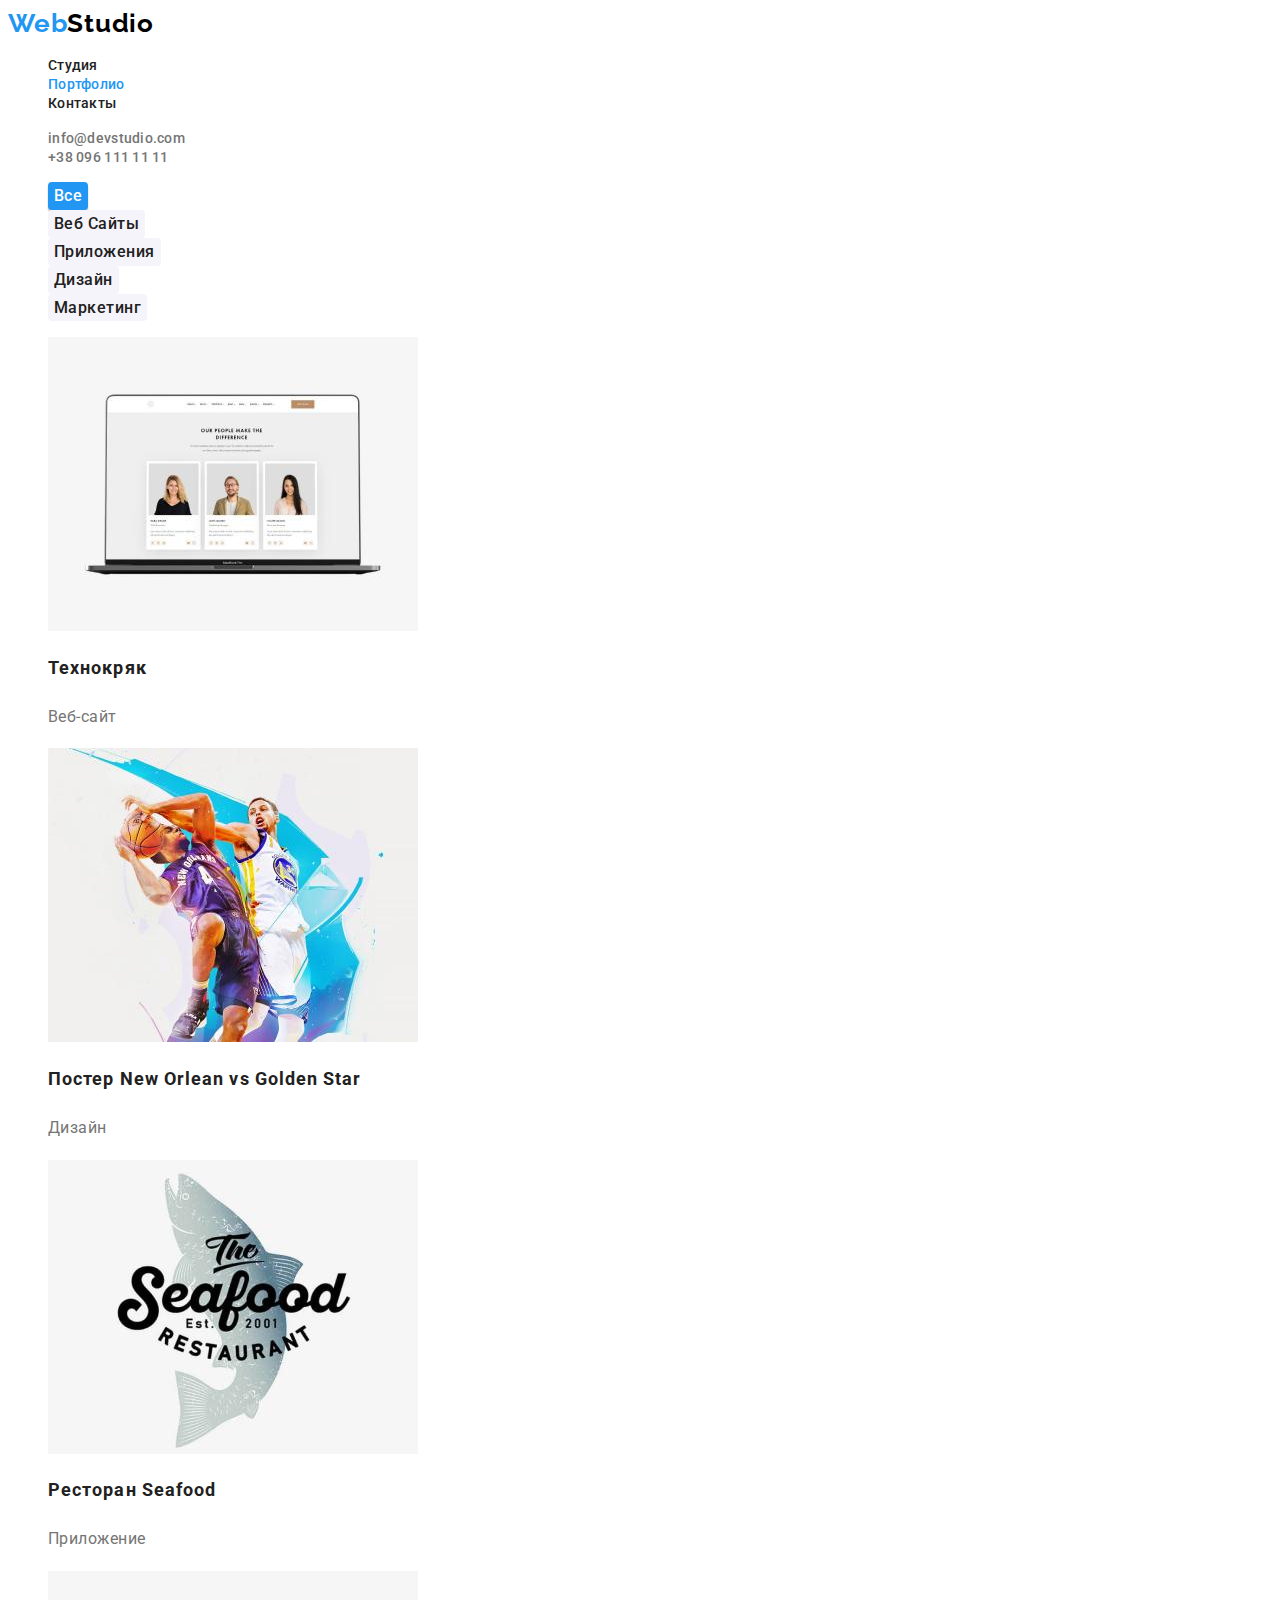
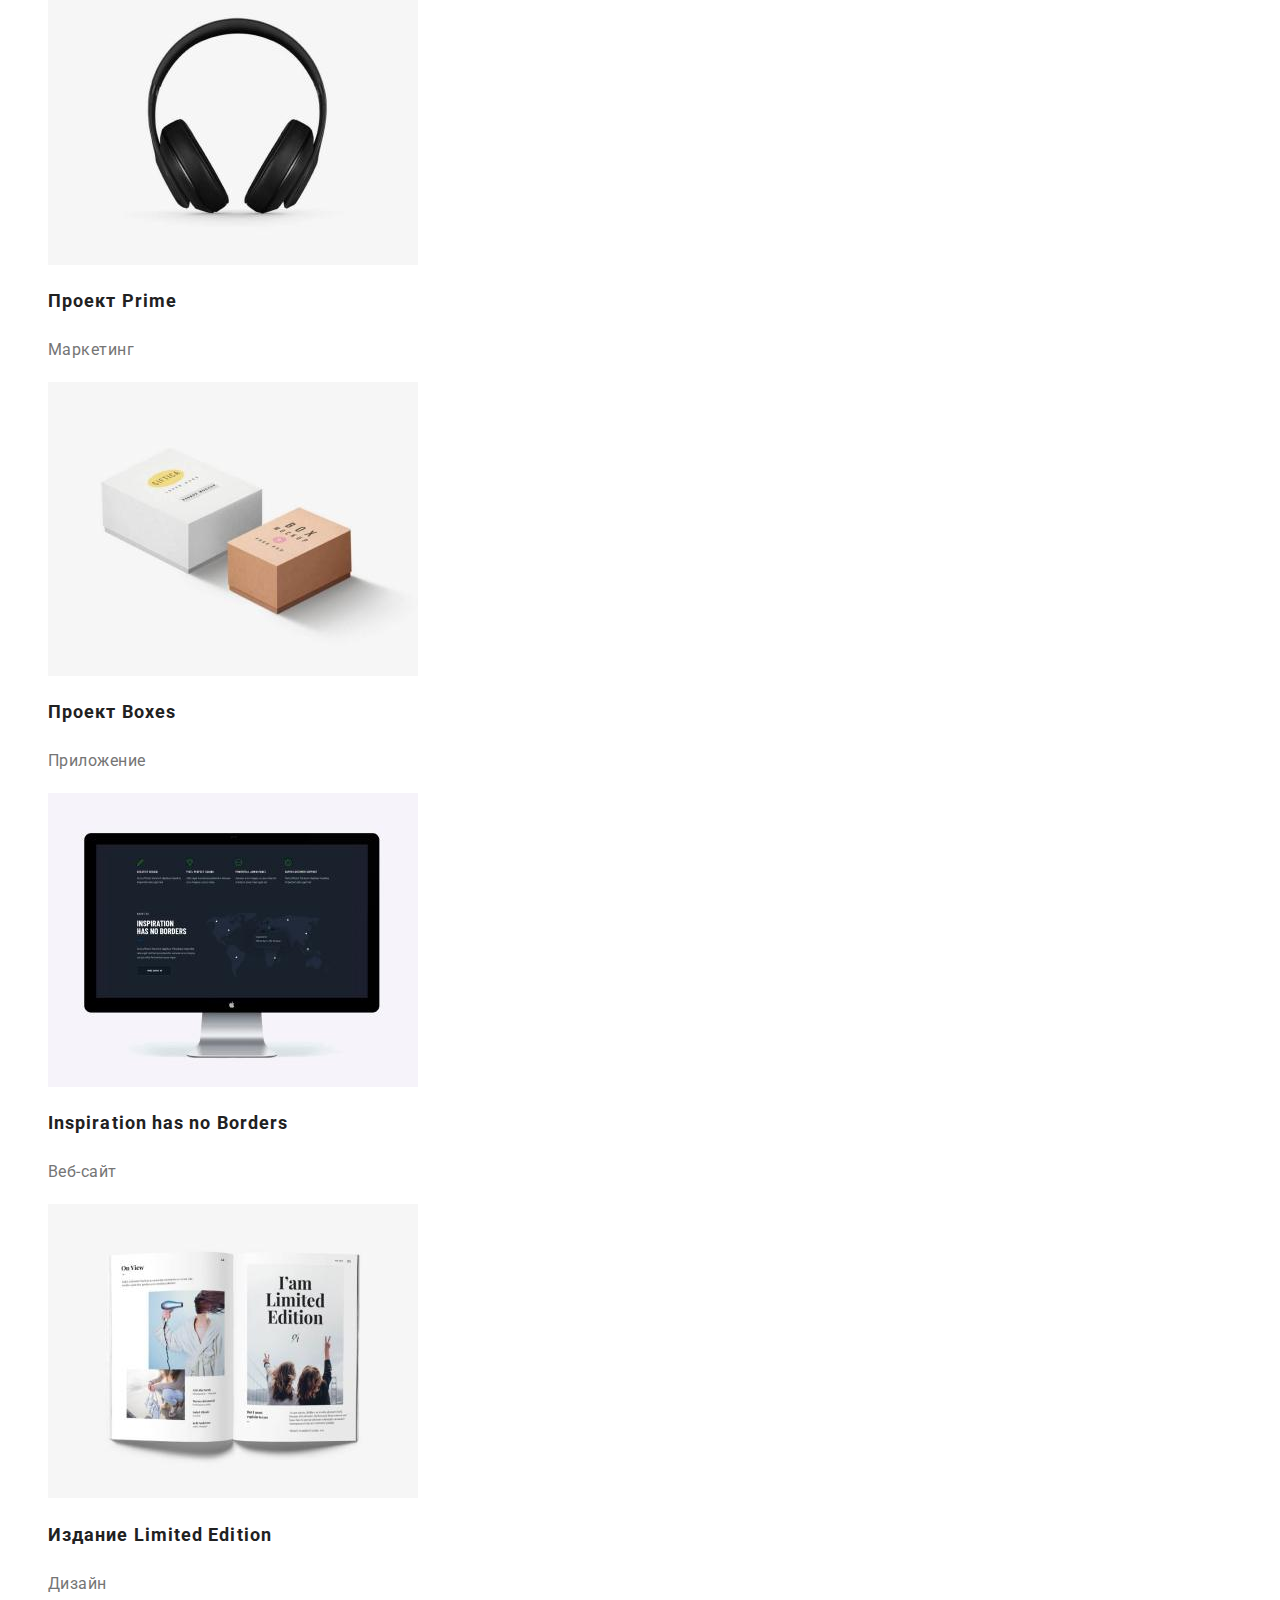
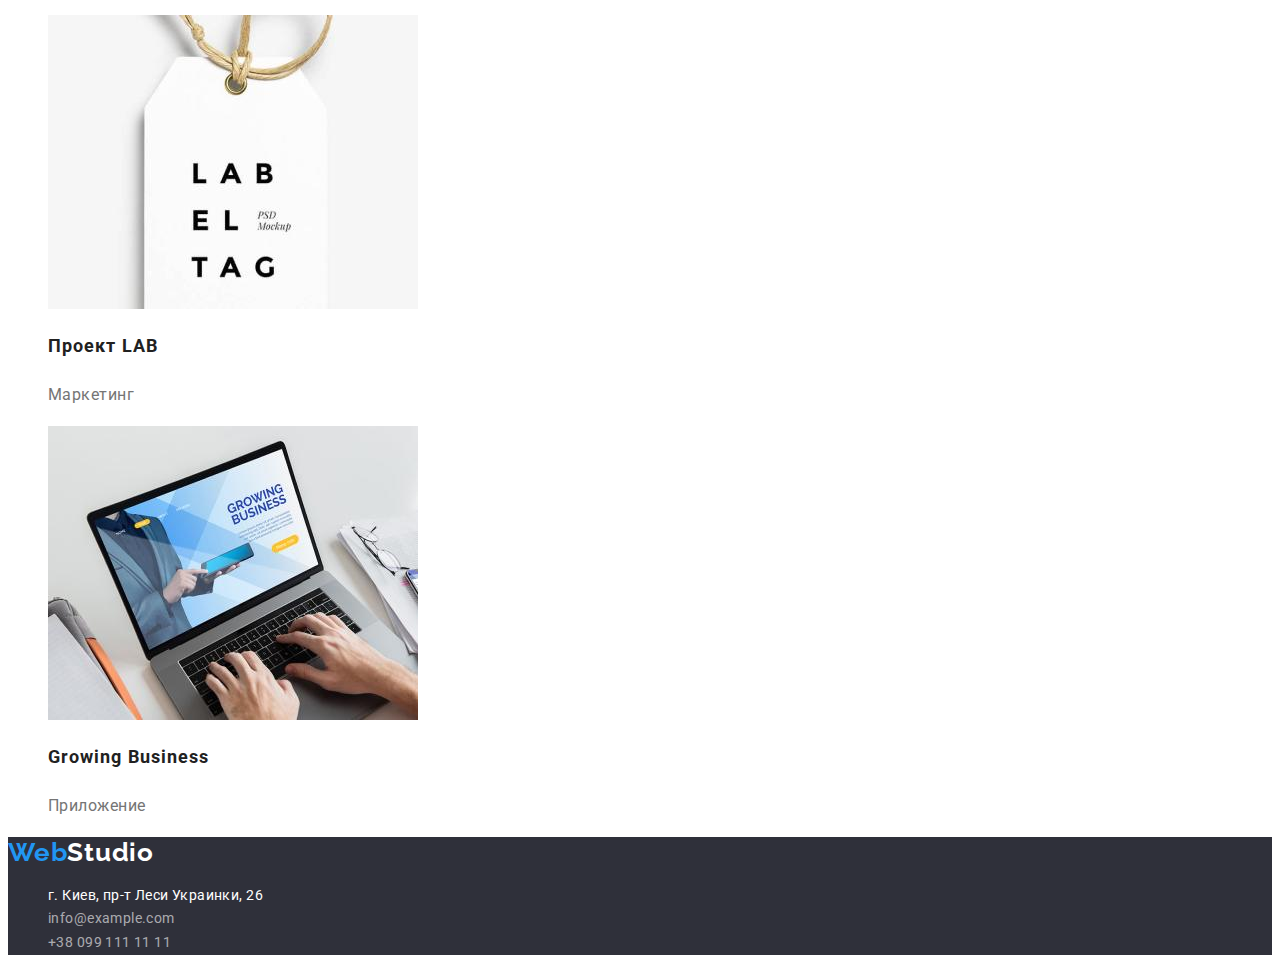
==== portfolio.html @ d94b625d "hw-03" ====
<!DOCTYPE html>
<html lang="ru">
  <head>
    <meta charset="UTF-8" />
    <meta http-equiv="X-UA-Compatible" content="IE=edge" />
    <meta name="viewport" content="width=device-width, initial-scale=1.0" />
    <title>WebStudio</title>
    <link rel="stylesheet" href="./css/style.css" />
    <link rel="preconnect" href="https://fonts.googleapis.com" />
    <link rel="preconnect" href="https://fonts.gstatic.com" crossorigin />
    <link
      href="https://fonts.googleapis.com/css2?family=Raleway:wght@700&family=Roboto:wght@400;500;700&display=swap"
      rel="stylesheet"
    />
  </head>

  <body>
    <header>
      <nav>
        <a class="nav-logo link" href="./index.html"
          >Web<span class="nav-logo-header">Studio</span></a
        >
        <ul class="navigation">
          <li><a class="link" href="./index.html">Студия</a></li>
          <li><a class="link current" href="./portfolio.html">Портфолио</a></li>
          <li><a class="link" href="">Контакты</a></li>
        </ul>
      </nav>
      <ul class="contacts">
        <li><a class="link" href="mailto:info@devstudio.com">info@devstudio.com</a></li>
        <li><a class="link" href="tel:+380961111111">+38 096 111 11 11</a></li>
      </ul>
    </header>

    <main>
      <section class="menu">
        <h1 class="section-title visually-hidden">Portfolio</h1>
        <ul>
          <li><button type="button" class="menu-btn current">Все</button></li>
          <li><button type="button" class="menu-btn">Веб Сайты</button></li>
          <li><button type="button" class="menu-btn">Приложения</button></li>
          <li><button type="button" class="menu-btn">Дизайн</button></li>
          <li><button type="button" class="menu-btn">Маркетинг</button></li>
        </ul>

        <ul class="portfolio-works">
          <li>
            <a href="">
              <img src="./images/technokryak.jpg" alt="Технокряк" width="370" />
              <h2 class="portfolio-title">Технокряк</h2>
              <p class="portfolio-text">Веб-сайт</p>
            </a>
          </li>
          <li>
            <a href="">
              <img
                src="./images/neworlean.jpg"
                alt="Постер New Orlean vs Golden Star"
                width="370"
              />
              <h2 class="portfolio-title">Постер New Orlean vs Golden Star</h2>
              <p class="portfolio-text">Дизайн</p>
            </a>
          </li>
          <li>
            <a href="">
              <img src="./images/seafood.jpg" alt="Ресторан Seafood" width="370" />
              <h2 class="portfolio-title">Ресторан Seafood</h2>
              <p class="portfolio-text">Приложение</p>
            </a>
          </li>
          <li>
            <a href="">
              <img src="./images/prime.jpg" alt="Проект Prime" width="370" />
              <h2 class="portfolio-title">Проект Prime</h2>
              <p class="portfolio-text">Маркетинг</p>
            </a>
          </li>
          <li>
            <a href="">
              <img src="./images/boxes.jpg" alt="Проект Boxes" width="370" />
              <h2 class="portfolio-title">Проект Boxes</h2>
              <p class="portfolio-text">Приложение</p>
            </a>
          </li>
          <li>
            <a href="">
              <img src="./images/inspiration.jpg" alt="Inspiration has no Borders" width="370" />
              <h2 class="portfolio-title">Inspiration has no Borders</h2>
              <p class="portfolio-text">Веб-сайт</p>
            </a>
          </li>
          <li>
            <a href="">
              <img src="./images/limitededition.jpg" alt="Издание Limited Edition" width="370" />
              <h2 class="portfolio-title">Издание Limited Edition</h2>
              <p class="portfolio-text">Дизайн</p>
            </a>
          </li>
          <li>
            <a href="">
              <img src="./images/lab.jpg" alt="Проект LAB" width="370" />
              <h2 class="portfolio-title">Проект LAB</h2>
              <p class="portfolio-text">Маркетинг</p>
            </a>
          </li>
          <li>
            <a href="">
              <img src="./images/growingbusiness.jpg" alt="Growing Business" width="370" />
              <h2 class="portfolio-title">Growing Business</h2>
              <p class="portfolio-text">Приложение</p>
            </a>
          </li>
        </ul>
      </section>
    </main>
    <footer>
      <a class="nav-logo link" href="./index.html"
        >Web<span class="nav-logo-footer">Studio</span></a
      >
      <address>
        <ul>
          <li>
            <a
              class="address-map link"
              href="https://goo.gl/maps/TRDaraaRVSHftQgv7"
              target="_blank"
              rel="noopener noreferrer"
              >г. Киев, пр-т Леси Украинки, 26</a
            >
          </li>
          <li>
            <a class="address-contacts link" href="mailto:info@example.com">info@example.com</a>
          </li>
          <li><a class="address-contacts link" href="tel:+380991111111">+38 099 111 11 11</a></li>
        </ul>
      </address>
    </footer>
  </body>
</html>
---- css/style.css ----
:root{
  --primary-text-color:#757575;
  --title-text-color:#212121;
  --accent-color:#2196F3;
  --hero-bg-color:#2F303A;
  --first-bg-color:#FFFFFF;
  --second-bg-color:#F5F4FA;
}
body {
  font-family: "Roboto", sans-serif;
  color: var(--primary-text-color);
}
a{
  text-decoration: none;

}
ul{
  list-style: none;
}


                          /* --------STUDIO----------- */
/* Header */
.nav-logo{
  font-family: "Raleway";
  font-style: normal;
  font-weight: 700;
  font-size: 26px;
  line-height: 1.19;
  letter-spacing: 0.03em;
  color: var(--accent-color);
}
.nav-logo-header{
  color: #000000;
}
.navigation .link{
  color: var(--title-text-color);
  font-style: normal;
  font-weight: 500;
  font-size: 14px;
  line-height: 1.14;
  letter-spacing: 0.02em;
}
.navigation .link:hover,
.navigation .link:focus{
  color: var(--accent-color);
}
.navigation .link.current{
  color: var(--accent-color);
}
.contacts .link{
  color: var(--primary-text-color);
  font-style: normal;
  font-weight: 500;
  font-size: 14px;
  line-height: 1.14;
  letter-spacing: 0.02em;
}
.link:hover,
.link:focus{
  color: var(--accent-color);
}

/* Hero */
.hero{
  background-color: var(--hero-bg-color);
}
.hero-title{
  font-style: normal;
  font-weight: 900;
  font-size: 44px;
  line-height: 1.36;
  text-align: center;
  letter-spacing: 0.06em;
  text-transform: uppercase;
  color: #FFFFFF;
}
.hero-button{
  cursor: pointer;
  font-family: inherit;
  font-style: normal;
  font-weight: 700;
  font-size: 16px;
  line-height: 1.88;
  display: flex;
  align-items: center;
  text-align: center;
  letter-spacing: 0.06em;
  color: #FFFFFF;
  background: #2196F3;
  box-shadow: 0px 4px 4px rgba(0, 0, 0, 0.15);
  border-radius: 4px;
  border: none;
}
.hero-button:after,
.hero-button:hover{
  background: #188CE8;
}

/* SECTION */

.section-title{
  font-weight: 700;
  font-size: 36px;
  line-height: 1.17;
  text-align: center;
  letter-spacing: 0.03em;
  color: var(--title-text-color)
}

/* Features */
.features{
  color: var(--first-bg-color);
}
.visually-hidden {
  position: absolute;
  white-space: nowrap;
  width: 1px;
  height: 1px;
  overflow: hidden;
  border: 0;
  padding: 0;
  clip: rect(0 0 0 0);
  clip-path: inset(50%);
  margin: -1px;
}
.section-subtitle{
font-size: 14px;
line-height: 1.14;
letter-spacing: 0.03em;
text-transform: uppercase;
color: var(--title-text-color);
}
.features{
  background-color: var(--first-bg-color);
}
.features-text{
  font-weight: 400;
  font-size: 14px;
  line-height: 1.71;
  letter-spacing: 0.03em;
  color: var(--primary-text-color)
}

/* OUR WORK */
.our-work{
  color: var(--first-bg-color);
}

/* OUR TEAM */
.our-team{
  background: var(--second-bg-color)
}
.our-team-title{
  font-weight: 500;
  font-size: 16px;
  line-height: 1.19;
  text-align: center;
  letter-spacing: 0.03em;
  color: var(--title-text-color);
}
.our-team-profession{
  font-size: 16px;
  line-height: 1.19;
  text-align: center;
  letter-spacing: 0.03em;
  color: var(--primary-text-color)
}

/* FOOTER */
.nav-logo-footer{
  color: #FFFFFF;
}
footer{
  background-color: var(--hero-bg-color);
}
.address-map{
  font-style: normal;
  font-size: 14px;
  line-height: 1.71;
  letter-spacing: 0.03em;
  color: #FFFFFF;
}
.address-contacts{
font-style: normal;
font-size: 14px;
line-height: 1.71;
letter-spacing: 0.03em;
color: rgba(255, 255, 255, 0.6);  
}

/* -------------PORTFOLIO--------------- */
.menu{
  color: var(--first-bg-color);
}
.menu-btn{
  cursor: pointer;
  font-family: 'Roboto';
  font-weight: 500;
  font-size: 16px;
  line-height: 1.62;
  text-align: center;
  letter-spacing: 0.03em;
  color: var(--title-text-color);
  background: #F5F4FA;
  border-radius: 4px;
  border: none;
}
.menu-btn:hover{
  color: #ffffff;
  background: #2196F3;
  box-shadow: 0px 3px 1px rgba(0, 0, 0, 0.1),
  0px 1px 2px rgba(0, 0, 0, 0.08),
  0px 2px 2px rgba(0, 0, 0, 0.12);
}
.menu-btn.current{
  color: #ffffff;  
  background: #2196F3;
  box-shadow: 0px 3px 1px rgba(0, 0, 0, 0.1),
  0px 1px 2px rgba(0, 0, 0, 0.08),
  0px 2px 2px rgba(0, 0, 0, 0.12);  
}
.portfolio-title{
font-size: 18px;
line-height: 2.0;
letter-spacing: 0.06em;
color: var(--title-text-color);
}
.portfolio-text{
  font-size: 16px;
  line-height: 1.88;
  letter-spacing: 0.03em;
  color: var(--primary-text-color)
}
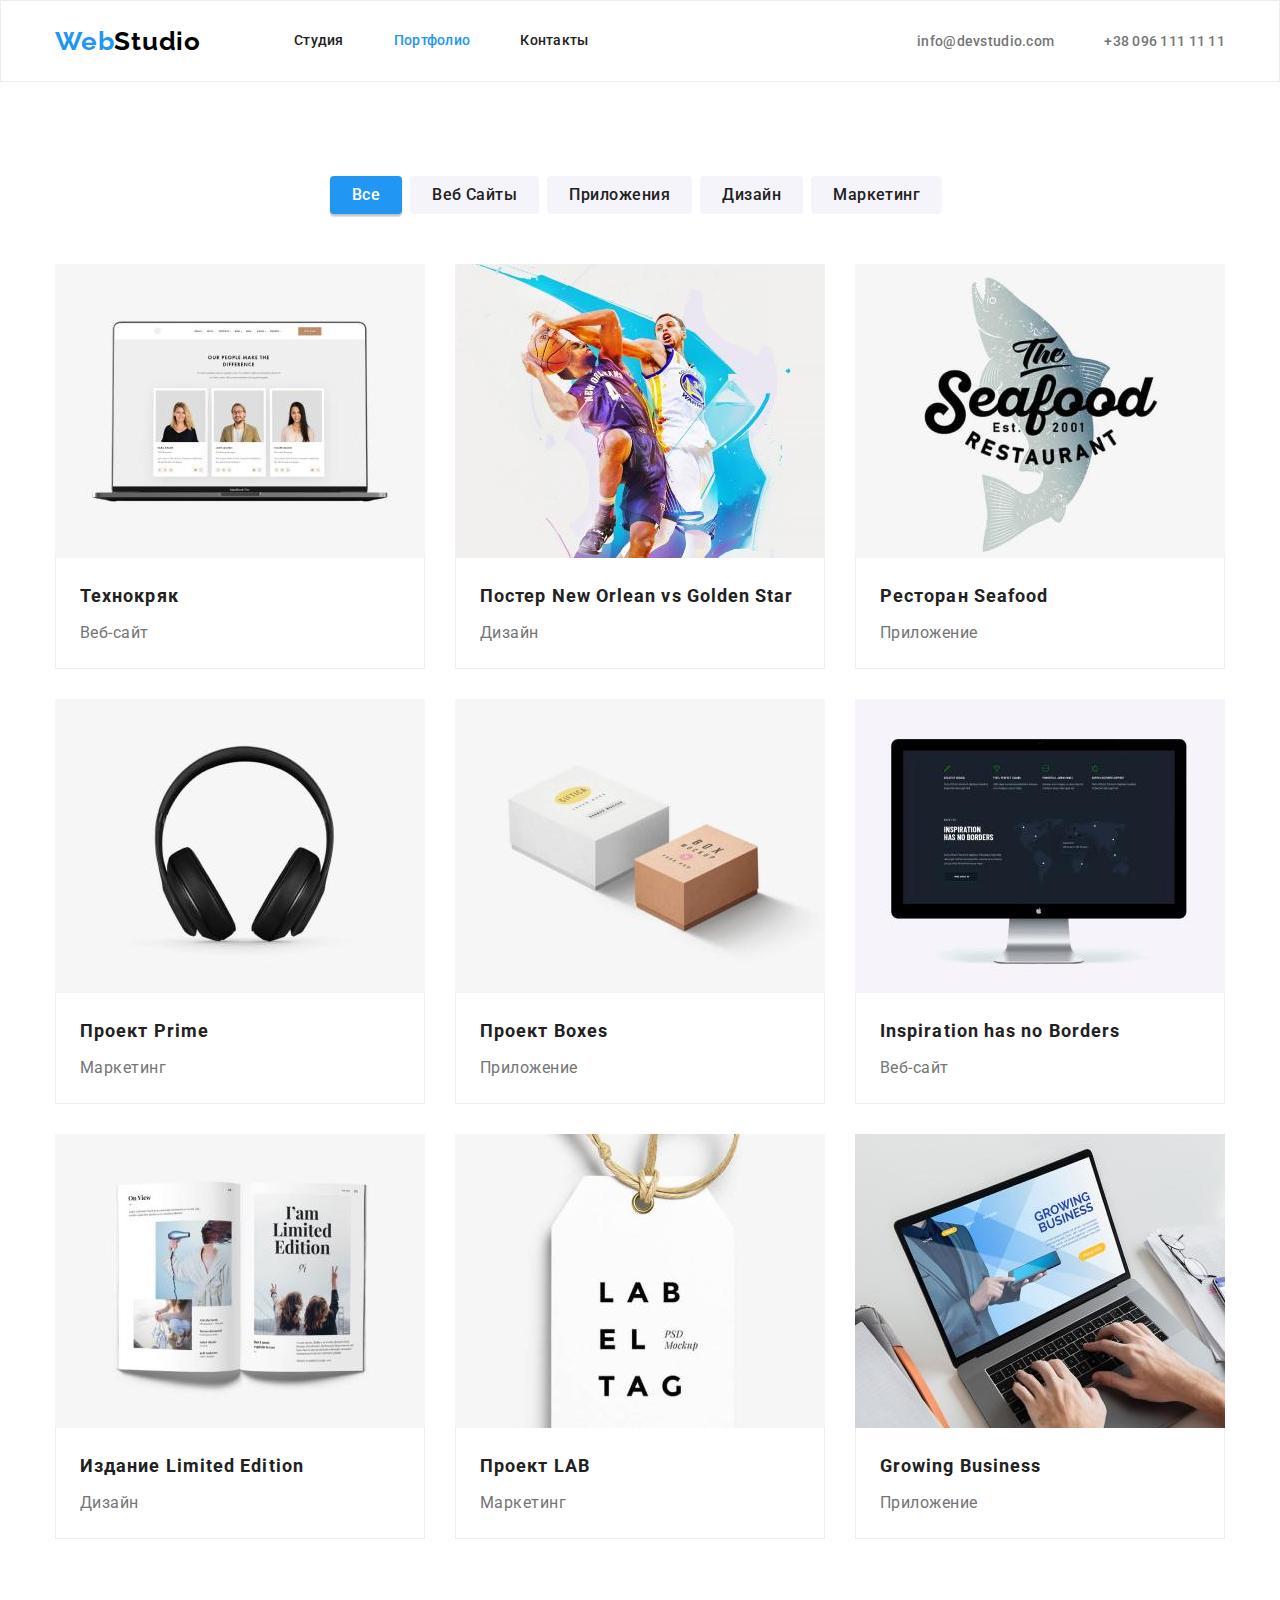
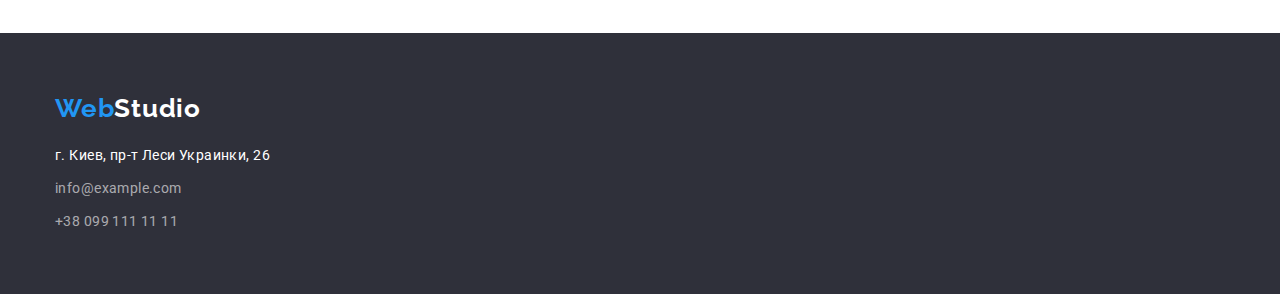
==== commit 5bf6721b: "hw-03" ====
--- a/portfolio.html
+++ b/portfolio.html
@@ -5,135 +5,167 @@
     <meta http-equiv="X-UA-Compatible" content="IE=edge" />
     <meta name="viewport" content="width=device-width, initial-scale=1.0" />
     <title>WebStudio</title>
-    <link rel="stylesheet" href="./css/style.css" />
     <link rel="preconnect" href="https://fonts.googleapis.com" />
     <link rel="preconnect" href="https://fonts.gstatic.com" crossorigin />
     <link
       href="https://fonts.googleapis.com/css2?family=Raleway:wght@700&family=Roboto:wght@400;500;700&display=swap"
       rel="stylesheet"
     />
+    <link
+      rel="stylesheet"
+      href="https://cdnjs.cloudflare.com/ajax/libs/modern-normalize/1.1.0/modern-normalize.min.css"
+    />
+    <link rel="stylesheet" href="./css/style.css" />
   </head>
 
   <body>
-    <header>
-      <nav>
-        <a class="nav-logo link" href="./index.html"
-          >Web<span class="nav-logo-header">Studio</span></a
-        >
-        <ul class="navigation">
-          <li><a class="link" href="./index.html">Студия</a></li>
-          <li><a class="link current" href="./portfolio.html">Портфолио</a></li>
-          <li><a class="link" href="">Контакты</a></li>
+    <header class="portfolio">
+      <div class="container">
+        <nav class="nav-header">
+          <a class="nav-logo link" href="./index.html"
+            >Web<span class="nav-logo-header">Studio</span></a
+          >
+          <ul class="navigation">
+            <li><a class="link" href="./index.html">Студия</a></li>
+            <li><a class="link current" href="./portfolio.html">Портфолио</a></li>
+            <li><a class="link" href="">Контакты</a></li>
+          </ul>
+        </nav>
+        <ul class="contacts">
+          <li><a class="link" href="mailto:info@devstudio.com">info@devstudio.com</a></li>
+          <li><a class="link" href="tel:+380961111111">+38 096 111 11 11</a></li>
         </ul>
-      </nav>
-      <ul class="contacts">
-        <li><a class="link" href="mailto:info@devstudio.com">info@devstudio.com</a></li>
-        <li><a class="link" href="tel:+380961111111">+38 096 111 11 11</a></li>
-      </ul>
+      </div>
     </header>
 
     <main>
       <section class="menu">
         <h1 class="section-title visually-hidden">Portfolio</h1>
-        <ul>
-          <li><button type="button" class="menu-btn current">Все</button></li>
-          <li><button type="button" class="menu-btn">Веб Сайты</button></li>
-          <li><button type="button" class="menu-btn">Приложения</button></li>
-          <li><button type="button" class="menu-btn">Дизайн</button></li>
-          <li><button type="button" class="menu-btn">Маркетинг</button></li>
-        </ul>
-
-        <ul class="portfolio-works">
-          <li>
-            <a href="">
-              <img src="./images/technokryak.jpg" alt="Технокряк" width="370" />
-              <h2 class="portfolio-title">Технокряк</h2>
-              <p class="portfolio-text">Веб-сайт</p>
-            </a>
-          </li>
-          <li>
-            <a href="">
-              <img
-                src="./images/neworlean.jpg"
-                alt="Постер New Orlean vs Golden Star"
-                width="370"
-              />
-              <h2 class="portfolio-title">Постер New Orlean vs Golden Star</h2>
-              <p class="portfolio-text">Дизайн</p>
-            </a>
-          </li>
-          <li>
-            <a href="">
-              <img src="./images/seafood.jpg" alt="Ресторан Seafood" width="370" />
-              <h2 class="portfolio-title">Ресторан Seafood</h2>
-              <p class="portfolio-text">Приложение</p>
-            </a>
-          </li>
-          <li>
-            <a href="">
-              <img src="./images/prime.jpg" alt="Проект Prime" width="370" />
-              <h2 class="portfolio-title">Проект Prime</h2>
-              <p class="portfolio-text">Маркетинг</p>
-            </a>
-          </li>
-          <li>
-            <a href="">
-              <img src="./images/boxes.jpg" alt="Проект Boxes" width="370" />
-              <h2 class="portfolio-title">Проект Boxes</h2>
-              <p class="portfolio-text">Приложение</p>
-            </a>
-          </li>
-          <li>
-            <a href="">
-              <img src="./images/inspiration.jpg" alt="Inspiration has no Borders" width="370" />
-              <h2 class="portfolio-title">Inspiration has no Borders</h2>
-              <p class="portfolio-text">Веб-сайт</p>
-            </a>
-          </li>
-          <li>
-            <a href="">
-              <img src="./images/limitededition.jpg" alt="Издание Limited Edition" width="370" />
-              <h2 class="portfolio-title">Издание Limited Edition</h2>
-              <p class="portfolio-text">Дизайн</p>
-            </a>
-          </li>
-          <li>
-            <a href="">
-              <img src="./images/lab.jpg" alt="Проект LAB" width="370" />
-              <h2 class="portfolio-title">Проект LAB</h2>
-              <p class="portfolio-text">Маркетинг</p>
-            </a>
-          </li>
-          <li>
-            <a href="">
-              <img src="./images/growingbusiness.jpg" alt="Growing Business" width="370" />
-              <h2 class="portfolio-title">Growing Business</h2>
-              <p class="portfolio-text">Приложение</p>
-            </a>
-          </li>
-        </ul>
+        <div class="container">
+          <ul class="menu-list">
+            <li><button type="button" class="menu-btn current">Все</button></li>
+            <li><button type="button" class="menu-btn">Веб Сайты</button></li>
+            <li><button type="button" class="menu-btn">Приложения</button></li>
+            <li><button type="button" class="menu-btn">Дизайн</button></li>
+            <li><button type="button" class="menu-btn">Маркетинг</button></li>
+          </ul>
+        </div>
+        <div class="container">
+          <ul class="portfolio-list">
+            <li class="portfolio-item">
+              <a class="link" href="">
+                <img src="./images/technokryak.jpg" alt="Технокряк" width="370" />
+                <div class="portfolio-stack">
+                  <h2 class="portfolio-title">Технокряк</h2>
+                  <p class="portfolio-text">Веб-сайт</p>
+                </div>
+              </a>
+            </li>
+            <li class="portfolio-item">
+              <a class="link" href="">
+                <img
+                  src="./images/neworlean.jpg"
+                  alt="Постер New Orlean vs Golden Star"
+                  width="370"
+                />
+                <div class="portfolio-stack">
+                  <h2 class="portfolio-title">Постер New Orlean vs Golden Star</h2>
+                  <p class="portfolio-text">Дизайн</p>
+                </div>
+              </a>
+            </li>
+            <li class="portfolio-item">
+              <a class="link" href="">
+                <img src="./images/seafood.jpg" alt="Ресторан Seafood" width="370" />
+                <div class="portfolio-stack">
+                  <h2 class="portfolio-title">Ресторан Seafood</h2>
+                  <p class="portfolio-text">Приложение</p>
+                </div>
+              </a>
+            </li>
+            <li class="portfolio-item">
+              <a class="link" href="">
+                <img src="./images/prime.jpg" alt="Проект Prime" width="370" />
+                <div class="portfolio-stack">
+                  <h2 class="portfolio-title">Проект Prime</h2>
+                  <p class="portfolio-text">Маркетинг</p>
+                </div>
+              </a>
+            </li>
+            <li class="portfolio-item">
+              <a class="link" href="">
+                <img src="./images/boxes.jpg" alt="Проект Boxes" width="370" />
+                <div class="portfolio-stack">
+                  <h2 class="portfolio-title">Проект Boxes</h2>
+                  <p class="portfolio-text">Приложение</p>
+                </div>
+              </a>
+            </li>
+            <li class="portfolio-item">
+              <a class="link" href="">
+                <img src="./images/inspiration.jpg" alt="Inspiration has no Borders" width="370" />
+                <div class="portfolio-stack">
+                  <h2 class="portfolio-title">Inspiration has no Borders</h2>
+                  <p class="portfolio-text">Веб-сайт</p>
+                </div>
+              </a>
+            </li>
+            <li class="portfolio-item">
+              <a class="link" href="">
+                <img src="./images/limitededition.jpg" alt="Издание Limited Edition" width="370" />
+                <div class="portfolio-stack">
+                  <h2 class="portfolio-title">Издание Limited Edition</h2>
+                  <p class="portfolio-text">Дизайн</p>
+                </div>
+              </a>
+            </li>
+            <li class="portfolio-item">
+              <a class="link" href="">
+                <img src="./images/lab.jpg" alt="Проект LAB" width="370" />
+                <div class="portfolio-stack">
+                  <h2 class="portfolio-title">Проект LAB</h2>
+                  <p class="portfolio-text">Маркетинг</p>
+                </div>
+              </a>
+            </li>
+            <li class="portfolio-item">
+              <a class="link" href="">
+                <img src="./images/growingbusiness.jpg" alt="Growing Business" width="370" />
+                <div class="portfolio-stack">
+                  <h2 class="portfolio-title">Growing Business</h2>
+                  <p class="portfolio-text">Приложение</p>
+                </div>
+              </a>
+            </li>
+          </ul>
+        </div>
       </section>
     </main>
+
     <footer>
-      <a class="nav-logo link" href="./index.html"
-        >Web<span class="nav-logo-footer">Studio</span></a
-      >
+      <div class="container">
+        <a class="nav-logo link" href="./index.html"
+          >Web<span class="nav-logo-footer">Studio</span></a
+        >
+      </div>
       <address>
-        <ul>
-          <li>
-            <a
-              class="address-map link"
-              href="https://goo.gl/maps/TRDaraaRVSHftQgv7"
-              target="_blank"
-              rel="noopener noreferrer"
-              >г. Киев, пр-т Леси Украинки, 26</a
-            >
-          </li>
-          <li>
-            <a class="address-contacts link" href="mailto:info@example.com">info@example.com</a>
-          </li>
-          <li><a class="address-contacts link" href="tel:+380991111111">+38 099 111 11 11</a></li>
-        </ul>
+        <div class="container">
+          <ul class="address-list">
+            <li>
+              <a
+                class="address-map link"
+                href="https://goo.gl/maps/TRDaraaRVSHftQgv7"
+                target="_blank"
+                rel="noopener noreferrer"
+                >г. Киев, пр-т Леси Украинки, 26</a
+              >
+            </li>
+            <li>
+              <a class="address-contacts link" href="mailto:info@example.com">info@example.com</a>
+            </li>
+            <li><a class="address-contacts link" href="tel:+380991111111">+38 099 111 11 11</a></li>
+          </ul>
+        </div>
       </address>
     </footer>
   </body>
--- a/css/style.css
+++ b/css/style.css
@@ -5,22 +5,75 @@
   --hero-bg-color:#2F303A;
   --first-bg-color:#FFFFFF;
   --second-bg-color:#F5F4FA;
+
+  --main-top-padding: 94px;
 }
 body {
   font-family: "Roboto", sans-serif;
   color: var(--primary-text-color);
-}
-a{
+  margin: 0;
+}
+ul,ol,li{
+  list-style: none;
+  margin: 0;
+  padding: 0;
+}
+h1,h2,h3,h4,h5,h6,p,button{
+  margin: 0;
+  padding: 0;
+}
+img{
+  display: block;
+  max-width: 100%;
+  height: auto;
+}
+
+
+.link{
   text-decoration: none;
-
-}
-ul{
-  list-style: none;
-}
-
-
-                          /* --------STUDIO----------- */
+}
+
+.container{
+  width: 1200px;
+  padding-left: 15px;
+  padding-right: 15px;
+  margin-left: auto;
+  margin-right: auto;
+  display: flex;
+} 
+
+                  /* --------STUDIO----------- */
 /* Header */
+
+.nav-header{
+  
+  display: flex;
+  align-items: center;
+  
+}
+.navigation{
+  display: flex;
+  margin-left: 93px;
+}
+.navigation .link{
+  display: block;
+  padding-top: 32px;
+  padding-bottom: 32px;
+}
+.navigation > li:not(:last-child) {
+  margin-right: 50px;  
+}
+
+.contacts{
+  display: flex;
+  margin-left: auto;
+  align-items: center;
+  
+}
+.contacts > li:not(:last-child) { 
+  margin-right: 50px;
+}
+
 .nav-logo{
   font-family: "Raleway";
   font-style: normal;
@@ -64,6 +117,9 @@
 /* Hero */
 .hero{
   background-color: var(--hero-bg-color);
+  height: 600px;
+  padding-top: 200px;
+  
 }
 .hero-title{
   font-style: normal;
@@ -71,9 +127,15 @@
   font-size: 44px;
   line-height: 1.36;
   text-align: center;
+  
   letter-spacing: 0.06em;
   text-transform: uppercase;
   color: #FFFFFF;
+  
+  display: flex;
+  width: 696px;
+  margin: 0 auto;
+  
 }
 .hero-button{
   cursor: pointer;
@@ -91,6 +153,12 @@
   box-shadow: 0px 4px 4px rgba(0, 0, 0, 0.15);
   border-radius: 4px;
   border: none;
+
+  margin-top: 30px;
+  margin-left: auto;
+  margin-right: auto;
+  padding: 10px 32px;
+  
 }
 .hero-button:after,
 .hero-button:hover{
@@ -105,12 +173,16 @@
   line-height: 1.17;
   text-align: center;
   letter-spacing: 0.03em;
-  color: var(--title-text-color)
+  color: var(--title-text-color);
+
+  margin-bottom: 50px;
 }
 
 /* Features */
 .features{
   color: var(--first-bg-color);
+  background-color: var(--first-bg-color);
+  padding-top: var(--main-top-padding);
 }
 .visually-hidden {
   position: absolute;
@@ -124,16 +196,27 @@
   clip-path: inset(50%);
   margin: -1px;
 }
-.section-subtitle{
+.features-list{
+  display: flex;
+}
+.features-item{
+  width: 270px;
+}
+
+.features-item:not(:last-child){
+  margin-right: 30px;
+  
+}
+.features-subtitle{
 font-size: 14px;
 line-height: 1.14;
 letter-spacing: 0.03em;
 text-transform: uppercase;
 color: var(--title-text-color);
-}
-.features{
-  background-color: var(--first-bg-color);
-}
+
+margin-bottom: 10px;
+}
+
 .features-text{
   font-weight: 400;
   font-size: 14px;
@@ -145,11 +228,26 @@
 /* OUR WORK */
 .our-work{
   color: var(--first-bg-color);
-}
+  padding-top: var(--main-top-padding);
+}
+
+.work-list {
+  display: flex;
+  justify-content: center;
+  
+}
+
+.work-list > li:not(:last-child) {
+  margin-right: 30px;
+}
+
+
 
 /* OUR TEAM */
-.our-team{
-  background: var(--second-bg-color)
+.our-team {
+  background: var(--second-bg-color);
+  padding-top: var(--main-top-padding);
+  padding-bottom: var(--main-top-padding);
 }
 .our-team-title{
   font-weight: 500;
@@ -158,21 +256,52 @@
   text-align: center;
   letter-spacing: 0.03em;
   color: var(--title-text-color);
+
+  margin-bottom: 10px;
+}
+.our-team-list{
+  display: flex;
+}
+.our-team-list > li:not(:last-child){
+  margin-right: 30px;
+}
+.our-team-item{
+  background: #FFFFFF;
+  box-shadow: 0px 1px 3px rgba(0, 0, 0, 0.12),
+  0px 1px 1px rgba(0, 0, 0, 0.14),
+  0px 2px 1px rgba(0, 0, 0, 0.2);
+  border-radius: 0px 0px 4px 4px;
+}
+.our-team-foto{
+  margin-bottom: 30px;
 }
 .our-team-profession{
   font-size: 16px;
   line-height: 1.19;
   text-align: center;
   letter-spacing: 0.03em;
-  color: var(--primary-text-color)
+  color: var(--primary-text-color);
+  
+  margin-bottom: 30px;
 }
 
 /* FOOTER */
+footer .nav-logo{
+  margin-right: auto;
+  margin-top: 60px;
+  margin-bottom: 20px;
+}
 .nav-logo-footer{
   color: #FFFFFF;
 }
 footer{
   background-color: var(--hero-bg-color);
+}
+.address-list > li:not(:last-child){
+  margin-bottom: 9px;
+}
+.address-list:last-child{
+  margin-bottom: 60px;
 }
 .address-map{
   font-style: normal;
@@ -190,8 +319,23 @@
 }
 
 /* -------------PORTFOLIO--------------- */
+
+/* HEADER */
+.portfolio{
+  border: 1px solid #ECECEC;
+}
+
+/* MAIN */
 .menu{
   color: var(--first-bg-color);
+
+}
+.menu-list{
+  display: flex;
+  margin-left: auto;
+  margin-right: auto;
+  padding-top: var(--main-top-padding);
+  padding-bottom: 50px;
 }
 .menu-btn{
   cursor: pointer;
@@ -205,6 +349,9 @@
   background: #F5F4FA;
   border-radius: 4px;
   border: none;
+
+  margin-right: 8px;
+  padding: 6px 22px;
 }
 .menu-btn:hover{
   color: #ffffff;
@@ -220,15 +367,49 @@
   0px 1px 2px rgba(0, 0, 0, 0.08),
   0px 2px 2px rgba(0, 0, 0, 0.12);  
 }
+.portfolio-list{
+  display: inline-flex;
+  flex-wrap: wrap;
+  padding-bottom: var(--main-top-padding);
+
+}
+.portfolio-item{
+  background: #FFFFFF;
+  box-sizing: border-box;
+
+
+  margin-right: 30px;
+  margin-bottom: 30px;
+}
+.portfolio-item:nth-child(3n){
+  margin-right: 0;
+
+}
+.portfolio-item:nth-last-child(-n + 3){
+  margin-bottom: 0;
+}
+.portfolio-stack{
+  display: block;
+  padding-left: 24px;
+  padding-right: 24px;
+  border-bottom: 1px solid #EEEEEE;
+  border-right: 1px solid #EEEEEE;
+  border-left: 1px solid #EEEEEE;
+}
 .portfolio-title{
-font-size: 18px;
-line-height: 2.0;
-letter-spacing: 0.06em;
-color: var(--title-text-color);
+  font-size: 18px;
+  line-height: 2.0;
+  letter-spacing: 0.06em;
+  color: var(--title-text-color);
+
+  padding-top: 20px;
+  padding-bottom: 4px;
 }
 .portfolio-text{
   font-size: 16px;
   line-height: 1.88;
   letter-spacing: 0.03em;
-  color: var(--primary-text-color)
+  color: var(--primary-text-color);
+
+  padding-bottom: 20px;
 }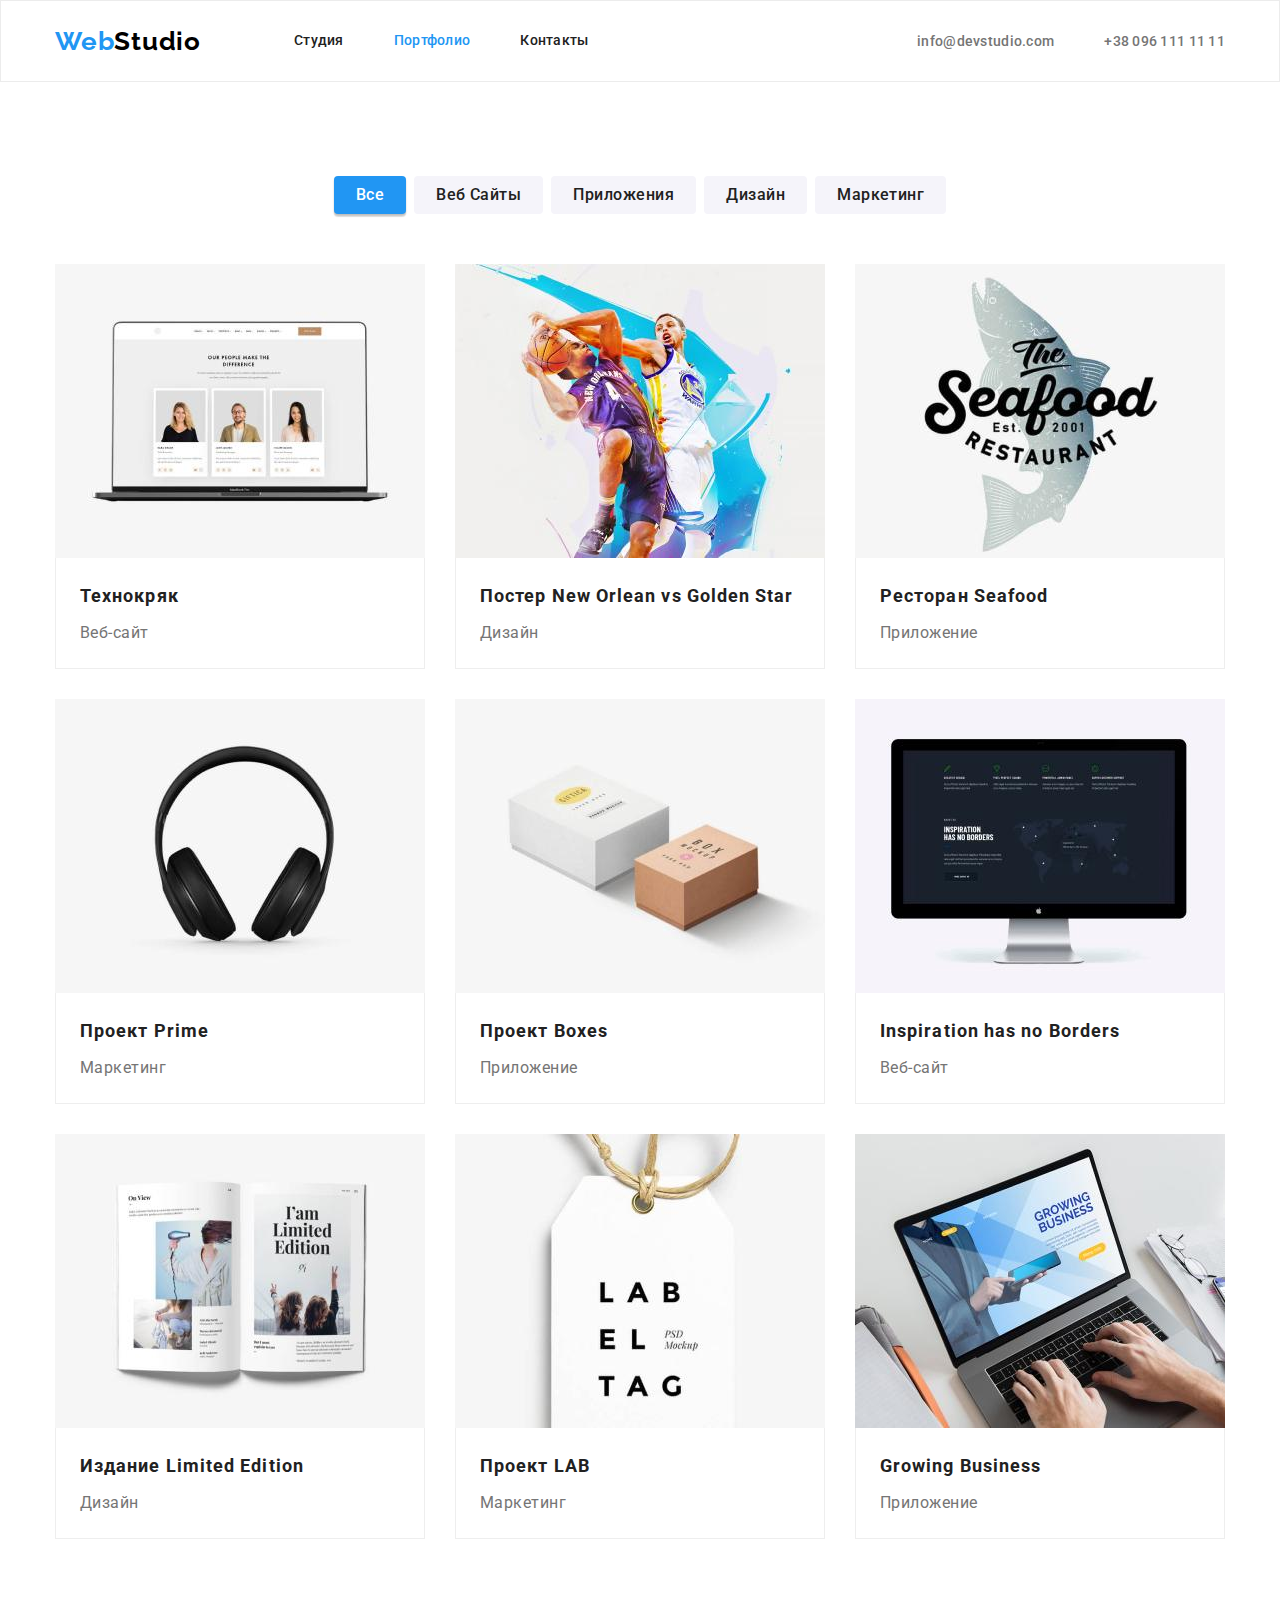
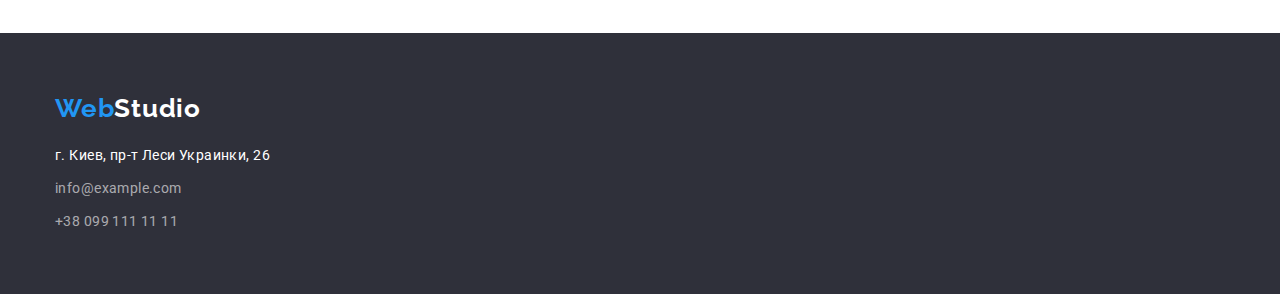
==== commit 135aa935: "hw-03" ====
--- a/portfolio.html
+++ b/portfolio.html
@@ -20,7 +20,7 @@
 
   <body>
     <header class="portfolio">
-      <div class="container">
+      <div class="container header-content">
         <nav class="nav-header">
           <a class="nav-logo link" href="./index.html"
             >Web<span class="nav-logo-header">Studio</span></a
@@ -40,17 +40,16 @@
 
     <main>
       <section class="menu">
+        <div class="container">
         <h1 class="section-title visually-hidden">Portfolio</h1>
-        <div class="container">
           <ul class="menu-list">
-            <li><button type="button" class="menu-btn current">Все</button></li>
-            <li><button type="button" class="menu-btn">Веб Сайты</button></li>
-            <li><button type="button" class="menu-btn">Приложения</button></li>
-            <li><button type="button" class="menu-btn">Дизайн</button></li>
-            <li><button type="button" class="menu-btn">Маркетинг</button></li>
+            <li class="menu-list-item"><button type="button" class="menu-btn current">Все</button></li>
+            <li class="menu-list-item"><button type="button" class="menu-btn">Веб Сайты</button></li>
+            <li class="menu-list-item"><button type="button" class="menu-btn">Приложения</button></li>
+            <li class="menu-list-item"><button type="button" class="menu-btn">Дизайн</button></li>
+            <li class="menu-list-item"><button type="button" class="menu-btn">Маркетинг</button></li>
           </ul>
-        </div>
-        <div class="container">
+
           <ul class="portfolio-list">
             <li class="portfolio-item">
               <a class="link" href="">
@@ -147,9 +146,9 @@
         <a class="nav-logo link" href="./index.html"
           >Web<span class="nav-logo-footer">Studio</span></a
         >
-      </div>
-      <address>
-        <div class="container">
+      
+      <address class="address">
+        
           <ul class="address-list">
             <li>
               <a
--- a/css/style.css
+++ b/css/style.css
@@ -39,12 +39,18 @@
   padding-right: 15px;
   margin-left: auto;
   margin-right: auto;
-  display: flex;
+  /* display: flex; */
 } 
 
                   /* --------STUDIO----------- */
 /* Header */
 
+.main{
+  border: 1px solid #ECECEC;
+}
+.header-content{
+  display: flex;
+}
 .nav-header{
   
   display: flex;
@@ -117,7 +123,7 @@
 /* Hero */
 .hero{
   background-color: var(--hero-bg-color);
-  height: 600px;
+  padding-bottom: 200px;
   padding-top: 200px;
   
 }
@@ -229,6 +235,7 @@
 .our-work{
   color: var(--first-bg-color);
   padding-top: var(--main-top-padding);
+  padding-bottom: var(--main-top-padding);
 }
 
 .work-list {
@@ -246,8 +253,10 @@
 /* OUR TEAM */
 .our-team {
   background: var(--second-bg-color);
+  padding-bottom: var(--main-top-padding);
+}
+.our-team .section-title{
   padding-top: var(--main-top-padding);
-  padding-bottom: var(--main-top-padding);
 }
 .our-team-title{
   font-weight: 500;
@@ -272,8 +281,9 @@
   0px 2px 1px rgba(0, 0, 0, 0.2);
   border-radius: 0px 0px 4px 4px;
 }
-.our-team-foto{
-  margin-bottom: 30px;
+.our-team-unit{
+  padding-top: 30px;
+  padding-bottom: 30px;
 }
 .our-team-profession{
   font-size: 16px;
@@ -281,27 +291,22 @@
   text-align: center;
   letter-spacing: 0.03em;
   color: var(--primary-text-color);
-  
-  margin-bottom: 30px;
 }
 
 /* FOOTER */
-footer .nav-logo{
-  margin-right: auto;
-  margin-top: 60px;
-  margin-bottom: 20px;
-}
 .nav-logo-footer{
   color: #FFFFFF;
 }
 footer{
   background-color: var(--hero-bg-color);
+  padding-top: 60px;
+  padding-bottom: 60px;
+}
+.address{
+  margin-top: 20px;
 }
 .address-list > li:not(:last-child){
   margin-bottom: 9px;
-}
-.address-list:last-child{
-  margin-bottom: 60px;
 }
 .address-map{
   font-style: normal;
@@ -328,14 +333,17 @@
 /* MAIN */
 .menu{
   color: var(--first-bg-color);
-
+  padding-bottom: var(--main-top-padding);
 }
 .menu-list{
   display: flex;
-  margin-left: auto;
-  margin-right: auto;
-  padding-top: var(--main-top-padding);
-  padding-bottom: 50px;
+  justify-content: center;
+  margin-top: var(--main-top-padding);
+  margin-bottom: 50px;
+}
+
+.menu-list-item:not(:last-child){
+  margin-right: 8px;
 }
 .menu-btn{
   cursor: pointer;
@@ -350,7 +358,7 @@
   border-radius: 4px;
   border: none;
 
-  margin-right: 8px;
+  
   padding: 6px 22px;
 }
 .menu-btn:hover{
@@ -370,14 +378,10 @@
 .portfolio-list{
   display: inline-flex;
   flex-wrap: wrap;
-  padding-bottom: var(--main-top-padding);
 
 }
 .portfolio-item{
   background: #FFFFFF;
-  box-sizing: border-box;
-
-
   margin-right: 30px;
   margin-bottom: 30px;
 }
@@ -389,9 +393,7 @@
   margin-bottom: 0;
 }
 .portfolio-stack{
-  display: block;
-  padding-left: 24px;
-  padding-right: 24px;
+  padding: 20px 24px;
   border-bottom: 1px solid #EEEEEE;
   border-right: 1px solid #EEEEEE;
   border-left: 1px solid #EEEEEE;
@@ -402,14 +404,11 @@
   letter-spacing: 0.06em;
   color: var(--title-text-color);
 
-  padding-top: 20px;
-  padding-bottom: 4px;
+  margin-bottom: 4px;
 }
 .portfolio-text{
   font-size: 16px;
   line-height: 1.88;
   letter-spacing: 0.03em;
   color: var(--primary-text-color);
-
-  padding-bottom: 20px;
 }